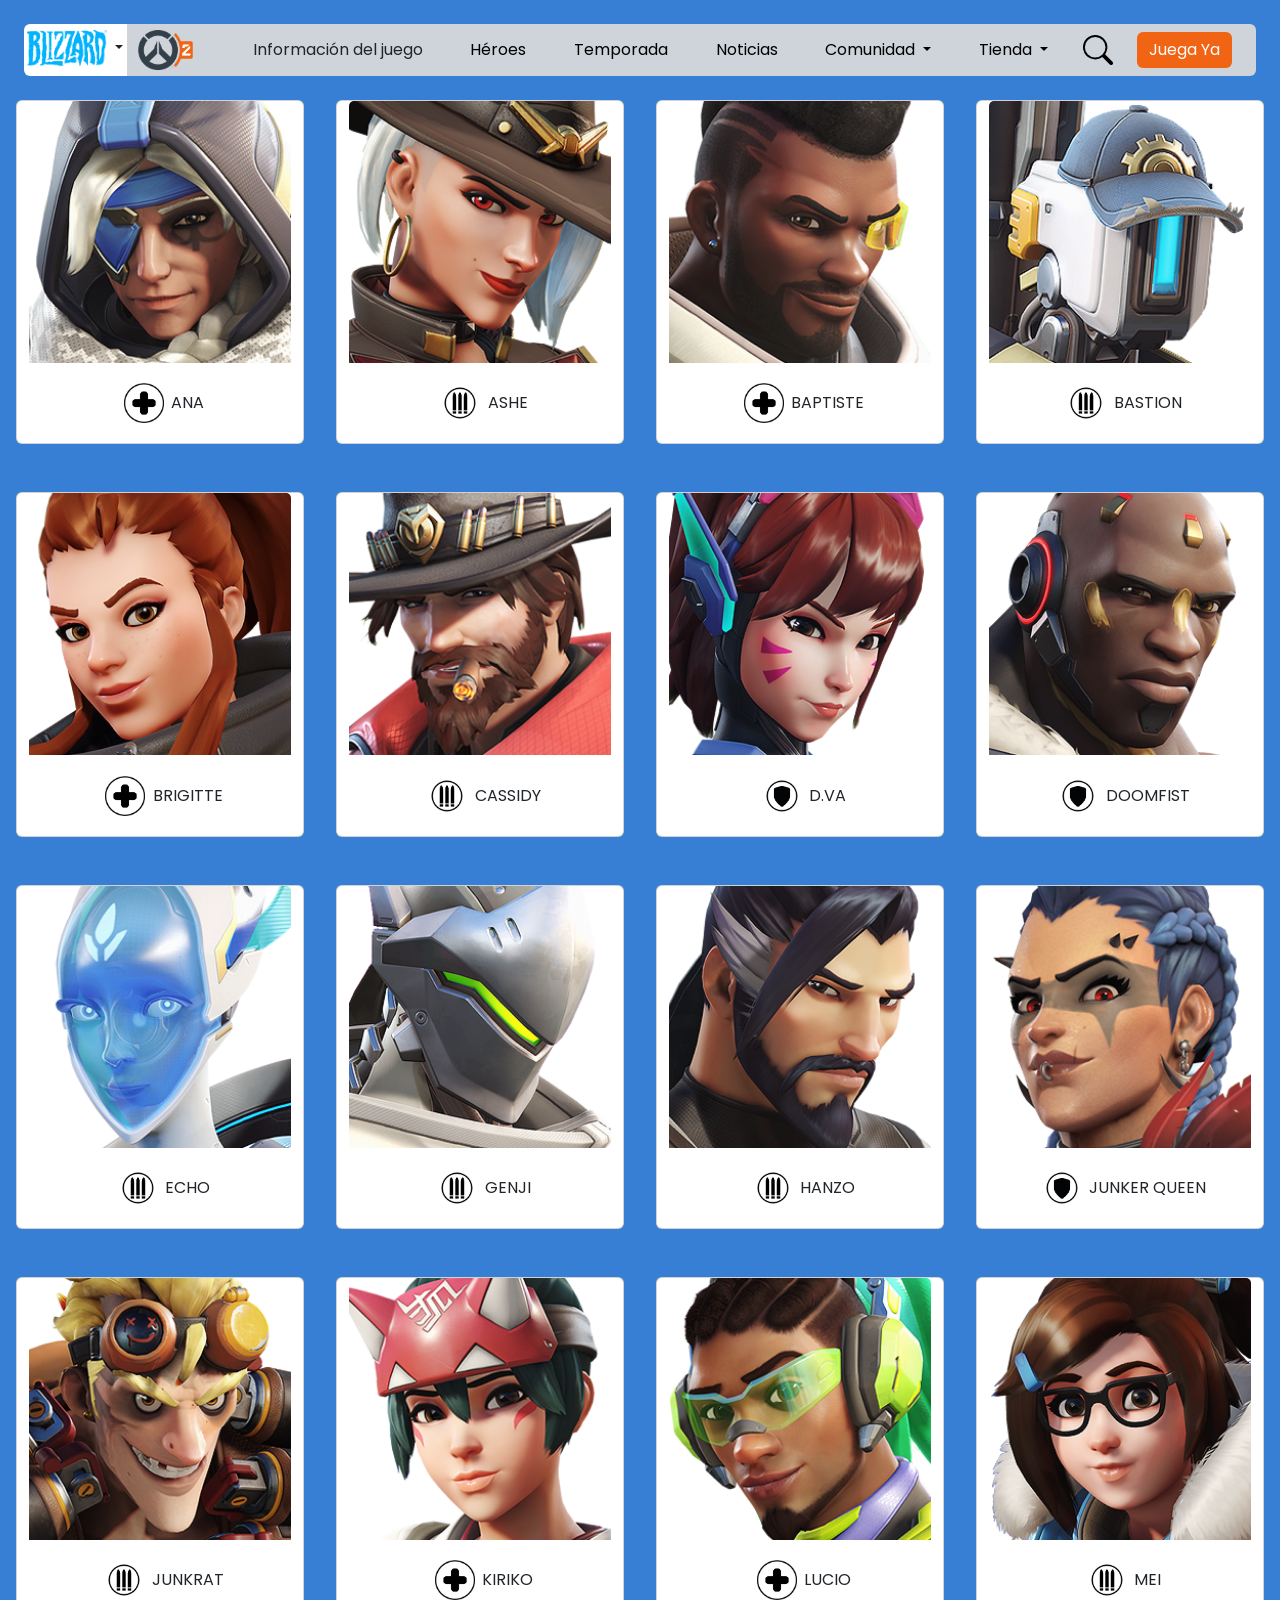
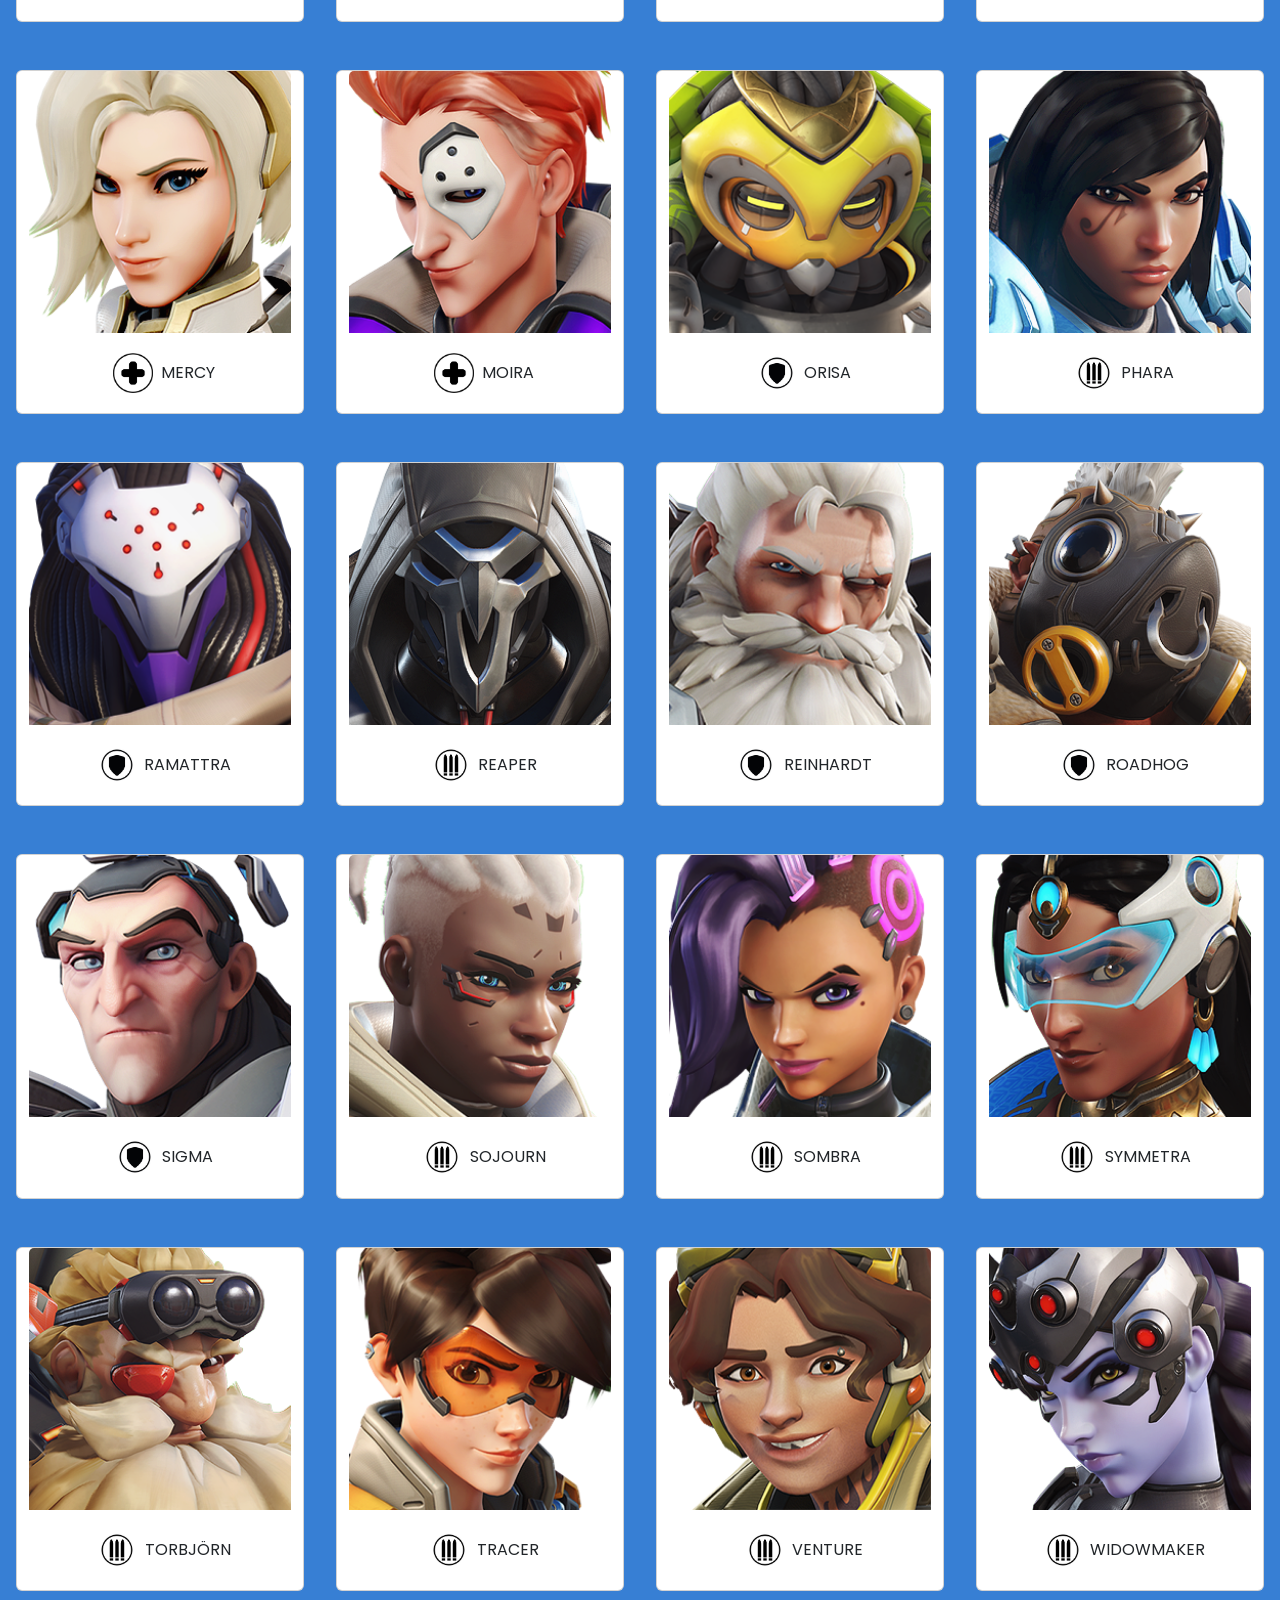
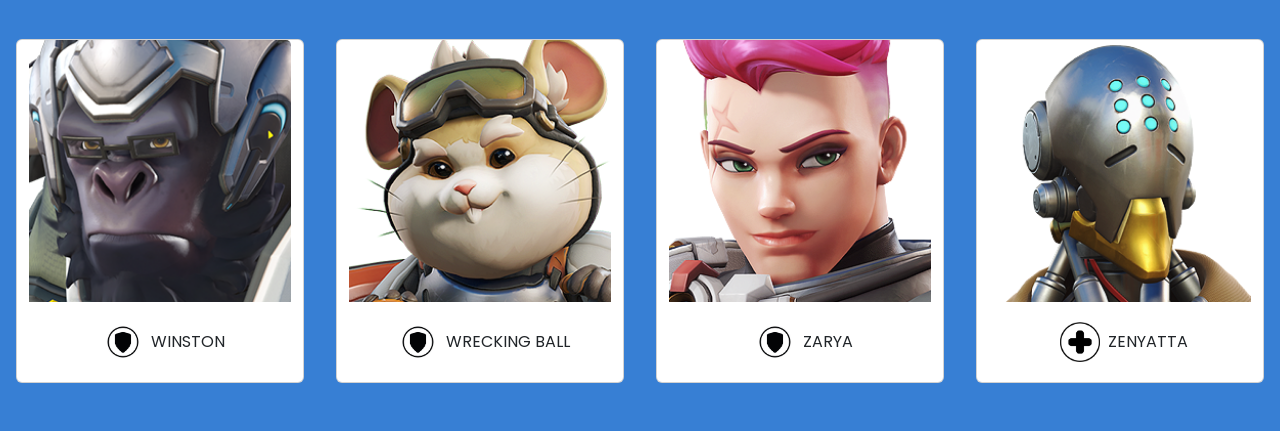
==== heroes.html @ be1a1f97 "Esqueleto inicial: estructura de carpetas y archivos base" ====
<!DOCTYPE html>
<html lang="es">
  <head>
    <meta charset="UTF-8" />
    <meta name="viewport" content="width=device-width, initial-scale=1.0" />
    <title>
      Proyecto BootStrap - Página Héroes - Álvaro Lebrón Guerra
    </title>
    <link rel="stylesheet" href="src/css/bootstrap.css" />
    <link rel="stylesheet" href="src/heroes.css" />
    <link
      rel="icon"
      href="Media/Overwatch_2_logo.svg(1).png"
      type="image/png"
      sizes="16x16"
    />
    <link rel="preconnect" href="https://fonts.googleapis.com" />
    <link rel="preconnect" href="https://fonts.gstatic.com" crossorigin />
    <link rel="preconnect" href="https://fonts.googleapis.com" />
    <link rel="preconnect" href="https://fonts.gstatic.com" crossorigin />
    <link
      href="https://fonts.googleapis.com/css2?family=Roboto:ital,wght@0,100;0,300;0,400;0,500;0,700;0,900;1,100;1,300;1,400;1,500;1,700;1,900&display=swap"
      rel="stylesheet"
    />
    <style>
      @import url("https://fonts.googleapis.com/css2?family=Poppins:ital,wght@0,500;0,700;1,700&display=swap");
    </style>
  </head>
  <body>
    <div class="container-fluid"> 
      <div class="menu m-4 rounded sticky-top">
        <header>
          <div class="row">
            <div
              class=" logo d-none col-lg-1 d-lg-flex justify-content-center bg-white rounded-start-2"
            >
              <div class="dropdown d-inline-block">
                <a
                  class="btn dropdown-toggle border-0"
                  href="#"
                  role="button"
                  data-bs-toggle="dropdown"
                  aria-expanded="false"
                >
                  <img
                    src="Media/Blizzard_Logo.png"
                    alt="Logo Blizzard"
                    class="logo1"
                  />
                </a>
                <ul class="dropdown-menu">
                  <li>
                    <a class="dropdown-item" href="https://www.blizzard.com/"
                      >Visita Blizzard.com</a
                    >
                  </li>
                  <li>
                    <a class="dropdown-item" href="https://www.blizzard.com/games"
                      >Todos los juegos</a
                    >
                  </li>
                </ul>
              </div>
            </div>
            <div
              class="nav col-12 col-lg-11 d-lg-flex justify-content-around align-items-center bg-dark-subtle rounded-end-2"
            >
              <div class="canva d-block justify-content-start d-lg-none">
                <button class="btn btn-secondary" type="button" data-bs-toggle="offcanvas" data-bs-target="#offcanvasWithBothOptions" aria-controls="offcanvasWithBothOptions"><svg xmlns="http://www.w3.org/2000/svg" width="25" height="25" fill="currentColor" class="bi bi-list" viewBox="0 0 16 16">
                  <path fill-rule="evenodd" d="M2.5 12a.5.5 0 0 1 .5-.5h10a.5.5 0 0 1 0 1H3a.5.5 0 0 1-.5-.5m0-4a.5.5 0 0 1 .5-.5h10a.5.5 0 0 1 0 1H3a.5.5 0 0 1-.5-.5m0-4a.5.5 0 0 1 .5-.5h10a.5.5 0 0 1 0 1H3a.5.5 0 0 1-.5-.5"/>
                </svg></button>

              <div class="canvabg offcanvas offcanvas-start" data-bs-scroll="true" tabindex="-1" id="offcanvasWithBothOptions" aria-labelledby="offcanvasWithBothOptionsLabel">
                <div class="offcanvas-header">
                  <button type="button" class="btn-close" data-bs-dismiss="offcanvas" aria-label="Close"></button>
                </div>
              <div class="offcanvas-header d-flex align-items-center justify-content-center">
                <a href="http://www.blizzard.com/"><img src="Media/Blizzard_Logo.png" alt="" width="100"></a>
              </div>
              <div class="offcanvas-header d-flex align-items-center justify-content-center">
                <a href="index.html"><img src="Media/ow_logo_breakpoint.avif" alt="" width="400"></a>
              </div>
              <div class="offcanvas-body">
                <div class="accordion" id="accordionPanelsStayOpen1">
                  <div class="accordion-item">
                    <h2 class="accordion-header">
                      <button class="accordion-button canvabg border-0 px-0" type="button" data-bs-toggle="collapse" data-bs-target="#panelsStayOpen-collapse1" aria-expanded="true" aria-controls="panelsStayOpen-collapseOne">
                        Información del juego
                      </button>
                    </h2>
                    <div id="panelsStayOpen-collapse1" class="accordion-collapse collapse canvabg">
                      <div class="accordion-body">
                        <div class="canvaenla"><a href="https://overwatch.blizzard.com/start" class="btn btn-link text-black text-decoration-none">Resumen</a></div>
                        <div class="canvaenla"><a href="https://overwatch.blizzard.com/media" class="btn btn-link text-black text-decoration-none">Multimedia</a></div>
                        <div class="canvaenla"><a href="https://overwatch.blizzard.com/news/patch-notes" class="btn btn-link text-black text-decoration-none">Notas del parche</a></div>
                      </div>
                    </div>
                  </div>
                </div>
                <div class="canvaenla"><a href="heroes.html" class="btn btn-link text-black text-decoration-none">Héroes</a></div>
                <div class="canvaenla"><a href="https://overwatch.blizzard.com/season" class="btn btn-link text-black text-decoration-none">Temporada</a></div>
                <div class="canvaenla"><a href="https://overwatch.blizzard.com/news" class="btn btn-link text-black text-decoration-none">Noticias</a></div>
                <!--  -->
                <div class="accordion" id="accordionPanelsStayOpen2">
                  <div class="accordion-item">
                    <h2 class="accordion-header">
                      <button class="accordion-button canvabg border-0 px-0" type="button" data-bs-toggle="collapse" data-bs-target="#panelsStayOpen-collapse2" aria-expanded="true" aria-controls="panelsStayOpen-collapseOne">
                        Comunidad
                      </button>
                    </h2>
                    <div id="panelsStayOpen-collapse2" class="accordion-collapse collapse canvabg">
                      <div class="accordion-body">
                        <div class="canvaenla"><a href="https://eu.forums.blizzard.com/es/overwatch/" class="btn btn-link text-black text-decoration-none">Foros</a></div>
                        <div class="canvaenla"><a href="https://overwatch.blizzard.com/search" class="btn btn-link text-black text-decoration-none">Perfiles de jugadores</a></div>
                        <div class="canvaenla"><a href="#" class="btn btn-link text-black text-decoration-none disabled">ESPORTS</a></div>
                        <div class="canvaenla"><a href="https://esports.overwatch.com/en-us/news/2024-owcs-emea-na-competitive-details" class="btn btn-link text-black text-decoration-none">Esports de Overwatch 2024 </a></div>
                      </div>
                    </div>
                  </div>
                </div>
                <!--  -->
                <div class="accordion" id="accordionPanelsStayOpen3">
                  <div class="accordion-item">
                    <h2 class="accordion-header">
                      <button class="accordion-button canvabg border-0 px-0" type="button" data-bs-toggle="collapse" data-bs-target="#panelsStayOpen-collapse3" aria-expanded="true" aria-controls="panelsStayOpen-collapseOne">
                        Tienda
                      </button>
                    </h2>
                    <div id="panelsStayOpen-collapse3" class="accordion-collapse collapse canvabg">
                      <div class="accordion-body">
                        <div class="canvaenla"><a href="https://gear.blizzard.com/collections/overwatch" class="btn btn-link text-black text-decoration-none">Tienda<svg
                          xmlns="http://www.w3.org/2000/svg"
                          width="13"
                          height="13"
                          fill="currentColor"
                          class="bi bi-arrow-up-right"
                          viewBox="0 0 16 16"
                        >
                          <path
                            fill-rule="evenodd"
                            d="M14 2.5a.5.5 0 0 0-.5-.5h-6a.5.5 0 0 0 0 1h4.793L2.146 13.146a.5.5 0 0 0 .708.708L13 3.707V8.5a.5.5 0 0 0 1 0z"
                          />
                        </svg></a></div>
                      </div>
                    </div>
                  </div>
                </div>
                <!--  -->
                <a class="juega2 btn mt-4 border-0 text-white py-3" href="https://download.battle.net/es-es?product=ow&blzcmp=ow_gamesite" role="button">Juega Ya</a>
              </div>
            </div>
              </div>
              <div class="logo_OW d-none d-lg-flex">
                <a href="index.html">
                  <img
                    src="Media/Overwatch_2_logo.svg(1).png"
                    alt="Logo Overwatch"
                    width="55px"
                  />
                                </div>
                </a>
              <div class="dropdown-center align-items-center">
                <button
                  class="fondo btn d-none d-lg-block bg-transparent text-dark border-0"
                  type="button"
                  data-bs-toggle="dropdown"
                  aria-expanded="false"
                >
                  Información del juego
                </button>
                <ul class="dropdown-menu">
                  <li><a class="dropdown-item" href="#">Resumen</a></li>
                  <li>
                    <a
                      class="dropdown-item"
                      href="https://overwatch.blizzard.com/media"
                      >Multimedia</a
                    >
                  </li>
                  <li>
                    <a
                      class="dropdown-item"
                      href="https://overwatch.blizzard.com/news/patch-notes"
                      >Notas del parche</a
                    >
                  </li>
                </ul>
              </div>
              <a
                class="fondo btn d-none d-lg-block bg-transparent text-black border-0"
                href="heroes.html"
                role="button"
                >Héroes</a
              >
              <a
                class="fondo btn d-none d-lg-block bg-transparent text-black border-0"
                href="https://overwatch.blizzard.com/es-es/season/"
                role="button"
                >Temporada</a
              >
              <a
                class="fondo btn d-none d-lg-block bg-transparent text-black border-0"
                href="https://overwatch.blizzard.com/es-es/news/"
                role="button"
                >Noticias</a
              >
              <div class="dropdown-center">
                <button
                  class="fondo btn d-none d-lg-block dropdown-toggle bg-transparent text-black border-0"
                  type="button"
                  data-bs-toggle="dropdown"
                  aria-expanded="false"
                >
                  Comunidad
                </button>
                <ul class="dropdown-menu">
                  <li>
                    <a
                      class="dropdown-item"
                      href="https://eu.forums.blizzard.com/es/overwatch/"
                      >Foros</a
                    >
                  </li>
                  <li>
                    <a
                      class="dropdown-item"
                      href="https://overwatch.blizzard.com/search"
                      >perfiles de jugadores</a
                    >
                  </li>
                  <li><a class="dropdown-item disabled" href="#">ESPORTS</a></li>
                  <li>
                    <a
                      class="dropdown-item"
                      href="https://esports.overwatch.com/en-us/news/2024-owcs-emea-na-competitive-details"
                      >Esports de Overwatch 2024</a
                    >
                  </li>
                </ul>
              </div>
              <div class="dropdown-center">
                <button
                  class="fondo btn d-none d-lg-block dropdown-toggle bg-transparent text-black border-0"
                  type="button"
                  data-bs-toggle="dropdown"
                  aria-expanded="false"
                >
                  Tienda
                </button>
                <ul class=" dropdown-menu">
                  <li>
                    <a
                      class="dropdown-item"
                      href="https://gear.blizzard.com/collections/overwatch"
                      >Tienda
                      <svg
                        xmlns="http://www.w3.org/2000/svg"
                        width="13"
                        height="13"
                        fill="currentColor"
                        class="bi bi-arrow-up-right"
                        viewBox="0 0 16 16"
                      >
                        <path
                          fill-rule="evenodd"
                          d="M14 2.5a.5.5 0 0 0-.5-.5h-6a.5.5 0 0 0 0 1h4.793L2.146 13.146a.5.5 0 0 0 .708.708L13 3.707V8.5a.5.5 0 0 0 1 0z"
                        />
                      </svg>
                    </a>
                  </li>
                </ul>
              </div>
              <a href="https://overwatch.blizzard.com/es-es/search/">
                <svg
                  xmlns="http://www.w3.org/2000/svg"
                  width="30"
                  height="30"
                  fill="currentColor"
                  class="bi bi-search text-black d-none d-lg-block"
                  viewBox="0 0 16 16"
                >
                  <path
                    d="M11.742 10.344a6.5 6.5 0 1 0-1.397 1.398h-.001q.044.06.098.115l3.85 3.85a1 1 0 0 0 1.415-1.414l-3.85-3.85a1 1 0 0 0-.115-.1zM12 6.5a5.5 5.5 0 1 1-11 0 5.5 5.5 0 0 1 11 0"
                  />
                </svg>
              </a>
              <a class="juega btn mt-2 mb-2 d-lg-flex border-0 text-white" href="https://download.battle.net/es-es?product=ow&blzcmp=ow_gamesite" role="button">Juega Ya</a>
            </div>
          </div>
                </div>
        </header>
      <main class="d-flex row justify-content-around">
          <div class="card mb-5" style="width: 18rem;">
            <a href="https://overwatch.blizzard.com/heroes/ana"><img src="Media/ana.jpg" class="card-img-top" alt="..."></a>
            <div class="card-body">
              <div class="texto_tarjeta d-flex justify-content-center align-items-center">
                <span class="bdg badge"><img src="Media/healer.png" alt=""></span>
                <span class="align-items-center">ANA</span>
               </div>
            </div>
          </div>
          <div class="card mb-5" style="width: 18rem;">
            <a href="https://overwatch.blizzard.com/heroes/ashe"><img src="Media/ashe.jpg" class="card-img-top" alt="..."></a>
            <div class="card-body">
              <div class="texto_tarjeta d-flex justify-content-center align-items-center">
                <span class="bdg badge"><img src="Media/dps.png" alt=""></span>
                <span class="align-items-center">ASHE</span>
               </div>
            </div>
          </div>
          <div class="card mb-5" style="width: 18rem;">
            <a href="https://overwatch.blizzard.com/heroes/baptiste"><img src="Media/Baptsite.jpg" class="card-img-top" alt="..."></a>
            <div class="card-body">
              <div class="texto_tarjeta d-flex justify-content-center align-items-center">
                <span class="bdg badge"><img src="Media/healer.png" alt=""></span>
                <span class="align-items-center">BAPTISTE</span>
               </div>
            </div>
          </div>
          <div class="card mb-5" style="width: 18rem;">
            <a href="https://overwatch.blizzard.com/heroes/bastion"><img src="Media/bastion.jpg" class="card-img-top" alt="..."></a>
            <div class="card-body">
              <div class="texto_tarjeta d-flex justify-content-center align-items-center">
                <span class="bdg badge"><img src="Media/dps.png" alt=""></span>
                <span class="align-items-center">BASTION</span>
               </div>
            </div>
          </div>
          <div class="card mb-5" style="width: 18rem;">
            <a href="https://overwatch.blizzard.com/heroes/brigitte"><img src="Media/brig.jpg" class="card-img-top" alt="..."></a>
            <div class="card-body">
              <div class="texto_tarjeta d-flex justify-content-center align-items-center">
                <span class="bdg badge"><img src="Media/healer.png" alt=""></span>
                <span class="align-items-center">BRIGITTE</span>
               </div>
            </div>
          </div>
          <div class="card mb-5" style="width: 18rem;">
            <a href="https://overwatch.blizzard.com/heroes/cassidy"><img src="Media/cass.jpg" class="card-img-top" alt="..."></a>
            <div class="card-body">
              <div class="texto_tarjeta d-flex justify-content-center align-items-center">
                <span class="bdg badge"><img src="Media/dps.png" alt=""></span>
                <span class="align-items-center">CASSIDY</span>
               </div>
            </div>
          </div>
          <div class="card mb-5" style="width: 18rem;">
            <a href="https://overwatch.blizzard.com/heroes/dva"><img src="Media/dva.jpg" class="card-img-top" alt="..."></a>
            <div class="card-body">
              <div class="texto_tarjeta d-flex justify-content-center align-items-center">
                <span class="bdg badge"><img src="Media/tank.png" alt=""></span>
                <span class="align-items-center">D.VA</span>
               </div>
            </div>
          </div>
          <div class="card mb-5" style="width: 18rem;">
            <a href="https://overwatch.blizzard.com/heroes/doomfist"><img src="Media/doom.jpg" class="card-img-top" alt="..."></a>
            <div class="card-body">
              <div class="texto_tarjeta d-flex justify-content-center align-items-center">
                <span class="bdg badge"><img src="Media/tank.png" alt=""></span>
                <span class="align-items-center">DOOMFIST</span>
               </div>
            </div>
          </div>
          <div class="card mb-5" style="width: 18rem;">
            <a href="https://overwatch.blizzard.com/heroes/echo"><img src="Media/echo.jpg" class="card-img-top" alt="..."></a>
            <div class="card-body">
              <div class="texto_tarjeta d-flex justify-content-center align-items-center">
                <span class="bdg badge"><img src="Media/dps.png" alt=""></span>
                <span class="align-items-center">ECHO</span>
               </div>
            </div>
          </div>
          <div class="card mb-5" style="width: 18rem;">
            <a href="https://overwatch.blizzard.com/heroes/genji"><img src="Media/genji.jpg" class="card-img-top" alt="..."></a>
            <div class="card-body">
              <div class="texto_tarjeta d-flex justify-content-center align-items-center">
                <span class="bdg badge"><img src="Media/dps.png" alt=""></span>
                <span class="align-items-center">GENJI</span>
               </div>
            </div>
          </div>
          <div class="card mb-5" style="width: 18rem;">
            <a href="https://overwatch.blizzard.com/heroes/hanzo"><img src="Media/hanzo.jpg" class="card-img-top" alt="..."></a>
            <div class="card-body">
              <div class="texto_tarjeta d-flex justify-content-center align-items-center">
                <span class="bdg badge"><img src="Media/dps.png" alt=""></span>
                <span class="align-items-center">HANZO</span>
               </div>
            </div>
          </div>
          <div class="card mb-5" style="width: 18rem;">
            <a href="https://overwatch.blizzard.com/heroes/junker-queen"><img src="Media/junker.jpg" class="card-img-top" alt="..."></a>
            <div class="card-body">
              <div class="texto_tarjeta d-flex justify-content-center align-items-center">
                <span class="bdg badge"><img src="Media/tank.png" alt=""></span>
                <span class="align-items-center">JUNKER QUEEN</span>
               </div>
            </div>
          </div>
          <div class="card mb-5" style="width: 18rem;">
            <a href="https://overwatch.blizzard.com/heroes/junkrat"><img src="Media/junkrat.jpg" class="card-img-top" alt="..."></a>
            <div class="card-body">
              <div class="texto_tarjeta d-flex justify-content-center align-items-center">
                <span class="bdg badge"><img src="Media/dps.png" alt=""></span>
                <span class="align-items-center">JUNKRAT</span>
               </div>
            </div>
          </div>
          <div class="card mb-5" style="width: 18rem;">
            <a href="https://overwatch.blizzard.com/heroes/kiriko"><img src="Media/kiriko.jpg" class="card-img-top" alt="..."></a>
            <div class="card-body">
              <div class="texto_tarjeta d-flex justify-content-center align-items-center">
                <span class="bdg badge"><img src="Media/healer.png" alt=""></span>
                <span class="align-items-center">KIRIKO</span>
               </div>
            </div>
          </div>
          <div class="card mb-5" style="width: 18rem;">
            <a href="https://overwatch.blizzard.com/heroes/lucio"><img src="Media/lucio.jpg" class="card-img-top" alt="..."></a>
            <div class="card-body">
              <div class="texto_tarjeta d-flex justify-content-center align-items-center">
                <span class="bdg badge"><img src="Media/healer.png" alt=""></span>
                <span class="align-items-center">LUCIO</span>
               </div>
            </div>
          </div>
          <div class="card mb-5" style="width: 18rem;">
            <a href="https://overwatch.blizzard.com/heroes/mei"><img src="Media/mei.jpg" class="card-img-top" alt="..."></a>
            <div class="card-body">
              <div class="texto_tarjeta d-flex justify-content-center align-items-center">
                <span class="bdg badge"><img src="Media/dps.png" alt=""></span>
                <span class="align-items-center">MEI</span>
               </div>
            </div>
          </div>
          <div class="card mb-5" style="width: 18rem;">
            <a href="https://overwatch.blizzard.com/heroes/mercy"><img src="Media/mercy.jpg" class="card-img-top" alt="..."></a>
            <div class="card-body">
              <div class="texto_tarjeta d-flex justify-content-center align-items-center">
                <span class="bdg badge"><img src="Media/healer.png" alt=""></span>
                <span class="align-items-center">MERCY</span>
               </div>
            </div>
          </div>
          <div class="card mb-5" style="width: 18rem;">
            <a href="https://overwatch.blizzard.com/heroes/moira"><img src="Media/moira.jpg" class="card-img-top" alt="..."></a>
            <div class="card-body">
              <div class="texto_tarjeta d-flex justify-content-center align-items-center">
                <span class="bdg badge"><img src="Media/healer.png" alt=""></span>
                <span class="align-items-center">MOIRA</span>
               </div>
            </div>
          </div>
          <div class="card mb-5" style="width: 18rem;">
            <a href="https://overwatch.blizzard.com/heroes/orisa"><img src="Media/orisa.jpg" class="card-img-top" alt="..."></a>
            <div class="card-body">
              <div class="texto_tarjeta d-flex justify-content-center align-items-center">
                <span class="bdg badge"><img src="Media/tank.png" alt=""></span>
                <span class="align-items-center">ORISA</span>
               </div>
            </div>
          </div>
          <div class="card mb-5" style="width: 18rem;">
            <a href="https://overwatch.blizzard.com/heroes/pharah"><img src="Media/phara.jpg" class="card-img-top" alt="..."></a>
            <div class="card-body">
              <div class="texto_tarjeta d-flex justify-content-center align-items-center">
                <span class="bdg badge"><img src="Media/dps.png" alt=""></span>
                <span class="align-items-center">PHARA</span>
               </div>
            </div>
          </div>
          <div class="card mb-5" style="width: 18rem;">
            <a href="https://overwatch.blizzard.com/heroes/ramattra"><img src="Media/ram.jpg" class="card-img-top" alt="..."></a>
            <div class="card-body">
              <div class="texto_tarjeta d-flex justify-content-center align-items-center">
                <span class="bdg badge"><img src="Media/tank.png" alt=""></span>
                <span class="align-items-center">RAMATTRA</span>
               </div>
            </div>
          </div>
          <div class="card mb-5" style="width: 18rem;">
            <a href="https://overwatch.blizzard.com/heroes/reaper"><img src="Media/reaper.jpg" class="card-img-top" alt="..."></a>
            <div class="card-body">
              <div class="texto_tarjeta d-flex justify-content-center align-items-center">
                <span class="bdg badge"><img src="Media/dps.png" alt=""></span>
                <span class="align-items-center">REAPER</span>
               </div>
            </div>
          </div>
          <div class="card mb-5" style="width: 18rem;">
            <a href="https://overwatch.blizzard.com/heroes/reinhardt"><img src="Media/rein.jpg" class="card-img-top" alt="..."></a>
            <div class="card-body">
              <div class="texto_tarjeta d-flex justify-content-center align-items-center">
                <span class="bdg badge"><img src="Media/tank.png" alt=""></span>
                <span class="align-items-center">REINHARDT</span>
               </div>
            </div>
          </div>
          <div class="card mb-5" style="width: 18rem;">
            <a href="https://overwatch.blizzard.com/heroes/roadhog"><img src="Media/road.jpg" class="card-img-top" alt="..."></a>
            <div class="card-body">
              <div class="texto_tarjeta d-flex justify-content-center align-items-center">
                <span class="bdg badge"><img src="Media/tank.png" alt=""></span>
                <span class="align-items-center">ROADHOG</span>
               </div>
            </div>
          </div>
          <div class="card mb-5" style="width: 18rem;">
            <a href="https://overwatch.blizzard.com/heroes/sigma"><img src="Media/sigma.jpg" class="card-img-top" alt="..."></a>
            <div class="card-body">
              <div class="texto_tarjeta d-flex justify-content-center align-items-center">
                <span class="bdg badge"><img src="Media/tank.png" alt=""></span>
                <span class="align-items-center">SIGMA</span>
               </div>
            </div>
          </div>
          <div class="card mb-5" style="width: 18rem;">
            <a href="https://overwatch.blizzard.com/heroes/sojourn"><img src="Media/soj.jpg" class="card-img-top" alt="..."></a>
            <div class="card-body">
              <div class="texto_tarjeta d-flex justify-content-center align-items-center">
                <span class="bdg badge"><img src="Media/dps.png" alt=""></span>
                <span class="align-items-center">SOJOURN</span>
               </div>
            </div>
          </div>
          <div class="card mb-5" style="width: 18rem;">
            <a href="https://overwatch.blizzard.com/heroes/sombra"><img src="Media/sombra.jpg" class="card-img-top" alt="..."></a>
            <div class="card-body">
              <div class="texto_tarjeta d-flex justify-content-center align-items-center">
                <span class="bdg badge"><img src="Media/dps.png" alt=""></span>
                <span class="align-items-center">SOMBRA</span>
               </div>
            </div>
          </div>
          <div class="card mb-5" style="width: 18rem;">
            <a href="https://overwatch.blizzard.com/heroes/symmetra"><img src="Media/symm.jpg" class="card-img-top" alt="..."></a>
            <div class="card-body">
              <div class="texto_tarjeta d-flex justify-content-center align-items-center">
                <span class="bdg badge"><img src="Media/dps.png" alt=""></span>
                <span class="align-items-center">SYMMETRA</span>
               </div>
            </div>
          </div>
          <div class="card mb-5" style="width: 18rem;">
            <a href="https://overwatch.blizzard.com/heroes/torbjorn"><img src="Media/torb.jpg" class="card-img-top" alt="..."></a>
            <div class="card-body">
              <div class="texto_tarjeta d-flex justify-content-center align-items-center">
                <span class="bdg badge"><img src="Media/dps.png" alt=""></span>
                <span class="align-items-center">TORBJÖRN</span>
               </div>
            </div>
          </div>
          <div class="card mb-5" style="width: 18rem;">
            <a href="https://overwatch.blizzard.com/heroes/tracer"><img src="Media/tracer.jpg" class="card-img-top" alt="..."></a>
            <div class="card-body">
              <div class="texto_tarjeta d-flex justify-content-center align-items-center">
                <span class="bdg badge"><img src="Media/dps.png" alt=""></span>
                <span class="align-items-center">TRACER</span>
               </div>
            </div>
          </div>
          <div class="card mb-5" style="width: 18rem;">
            <a href="https://overwatch.blizzard.com/heroes/venture"><img src="Media/venture.png" class="card-img-top" alt="..."></a>
            <div class="card-body">
              <div class="texto_tarjeta d-flex justify-content-center align-items-center">
                <span class="bdg badge"><img src="Media/dps.png" alt=""></span>
                <span class="align-items-center">VENTURE</span>
               </div>
            </div>
          </div>
          <div class="card mb-5" style="width: 18rem;">
            <a href="https://overwatch.blizzard.com/heroes/widowmaker"><img src="Media/widow.jpg" class="card-img-top" alt="..."></a>
            <div class="card-body">
              <div class="texto_tarjeta d-flex justify-content-center align-items-center">
                <span class="bdg badge"><img src="Media/dps.png" alt=""></span>
                <span class="align-items-center">WIDOWMAKER</span>
               </div>
            </div>
          </div>
          <div class="card mb-5" style="width: 18rem;">
            <a href="https://overwatch.blizzard.com/heroes/winston"><img src="Media/winston.jpg" class="card-img-top" alt="..."></a>
            <div class="card-body">
              <div class="texto_tarjeta d-flex justify-content-center align-items-center">
                <span class="bdg badge"><img src="Media/tank.png" alt=""></span>
                <span class="align-items-center">WINSTON</span>
               </div>
            </div>
          </div>
          <div class="card mb-5" style="width: 18rem;">
            <a href="https://overwatch.blizzard.com/heroes/wrecking-ball"><img src="Media/ww.jpg" class="card-img-top" alt="..."></a>
            <div class="card-body">
              <div class="texto_tarjeta d-flex justify-content-center align-items-center">
                <span class="bdg badge"><img src="Media/tank.png" alt=""></span>
                <span class="align-items-center">WRECKING BALL</span>
               </div>
            </div>
          </div>
          <div class="card mb-5" style="width: 18rem;">
            <a href="https://overwatch.blizzard.com/heroes/zarya"><img src="Media/zarya.jpg" class="card-img-top" alt="..."></a>
            <div class="card-body">
              <div class="texto_tarjeta d-flex justify-content-center align-items-center">
                <span class="bdg badge"><img src="Media/tank.png" alt=""></span>
                <span class="align-items-center">ZARYA</span>
               </div>
            </div>
          </div>
          <div class="card mb-5" style="width: 18rem;">
            <a href="https://overwatch.blizzard.com/heroes/zenyatta"><img src="Media/zen.jpg" class="card-img-top" alt="..."></a>
            <div class="card-body">
              <div class="texto_tarjeta d-flex justify-content-center align-items-center">
                <span class="bdg badge"><img src="Media/healer.png" alt=""></span>
                <span class="align-items-center">ZENYATTA</span>
               </div>
            </div>
        </div>
      </main>
      </body>
    </div>
  <script src="src/js/bootstrap.bundle.js"></script>
</html>
---- src/heroes.css ----
*{
    margin: 0;
    padding: 0;
    box-sizing: border-box;
}

.container{
    width: 90%;
}



.logo1{
    width:5em;
}

.menu{
    background-color: transparent;
    border-radius: 40px;
}

.poppins-bold {
    font-family: "Poppins", sans-serif;
    font-weight: 700;
    font-style: normal;
  }
  
  .poppins-bold-italic {
    font-family: "Poppins", sans-serif;
    font-weight: 700;
    font-style: italic;
  }
  
  .poppins-medium {
    font-family: "Poppins", sans-serif;
    font-weight: 500;
    font-style: normal;
  }
  

body{
    font-family: "Poppins" !important;
}


.juega{
    background-color: #F06414 !important;
}

.fondo:hover{
    background-color: #C5C4C9 !important;
}


.juega:hover{
    background-color: #f39e58 !important;
}
  
body{
    background-color: #377FD4;
}

.bdg img {
    width: 40px;
    height: auto;
  }

  .juega2{
    background-color: #F06414 !important;
    width: 100%;
}

.fondo:hover{
    background-color: #C5C4C9 !important;
}


.juega:hover{
    background-color: #f39e58 !important;
}

.canvabg{
    background-color: #EBEFF4;
}

.canvaenla:hover{
    background-color: #DFE3E8 !important;
}

a.btn.btn-link {
    padding-left: 0 !important;
  }  

  .card {
    transition: transform 0.3s ease-out;
}

.card:hover {
    transform: scale(1.1);
}
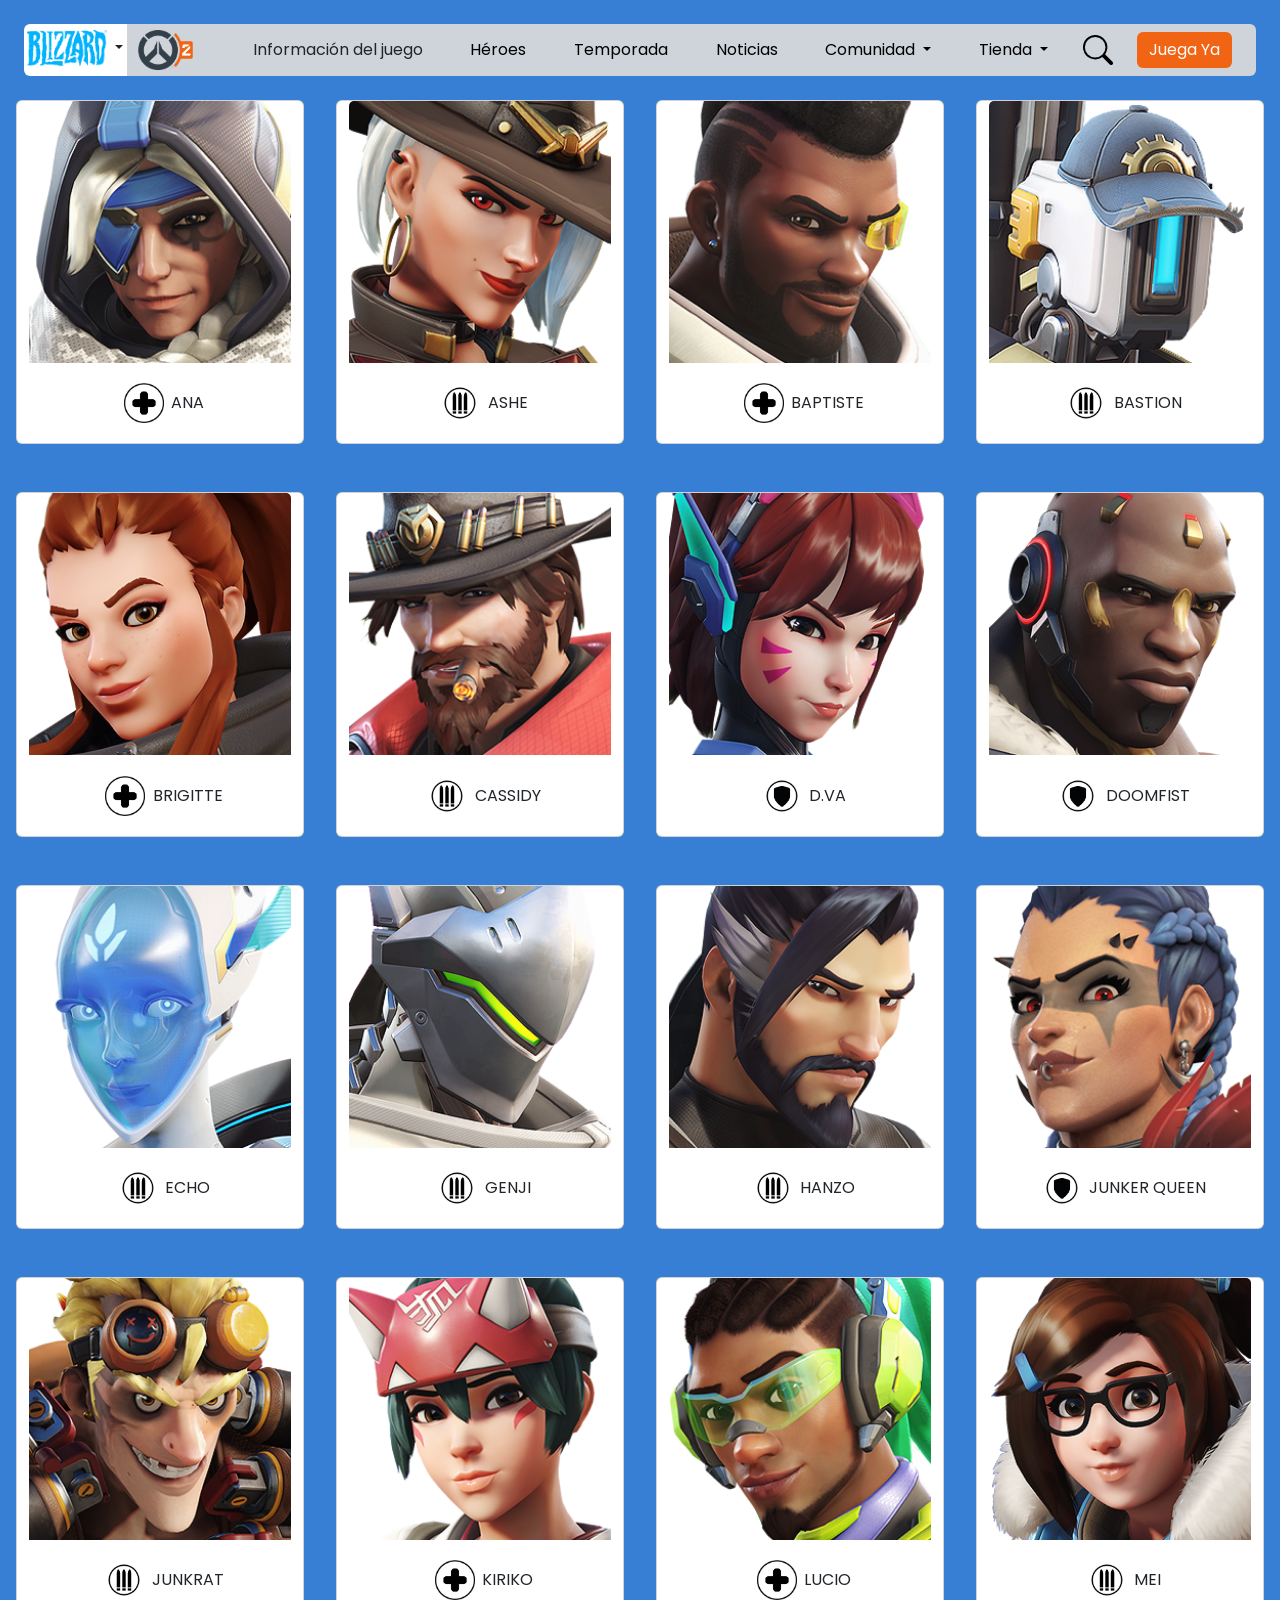
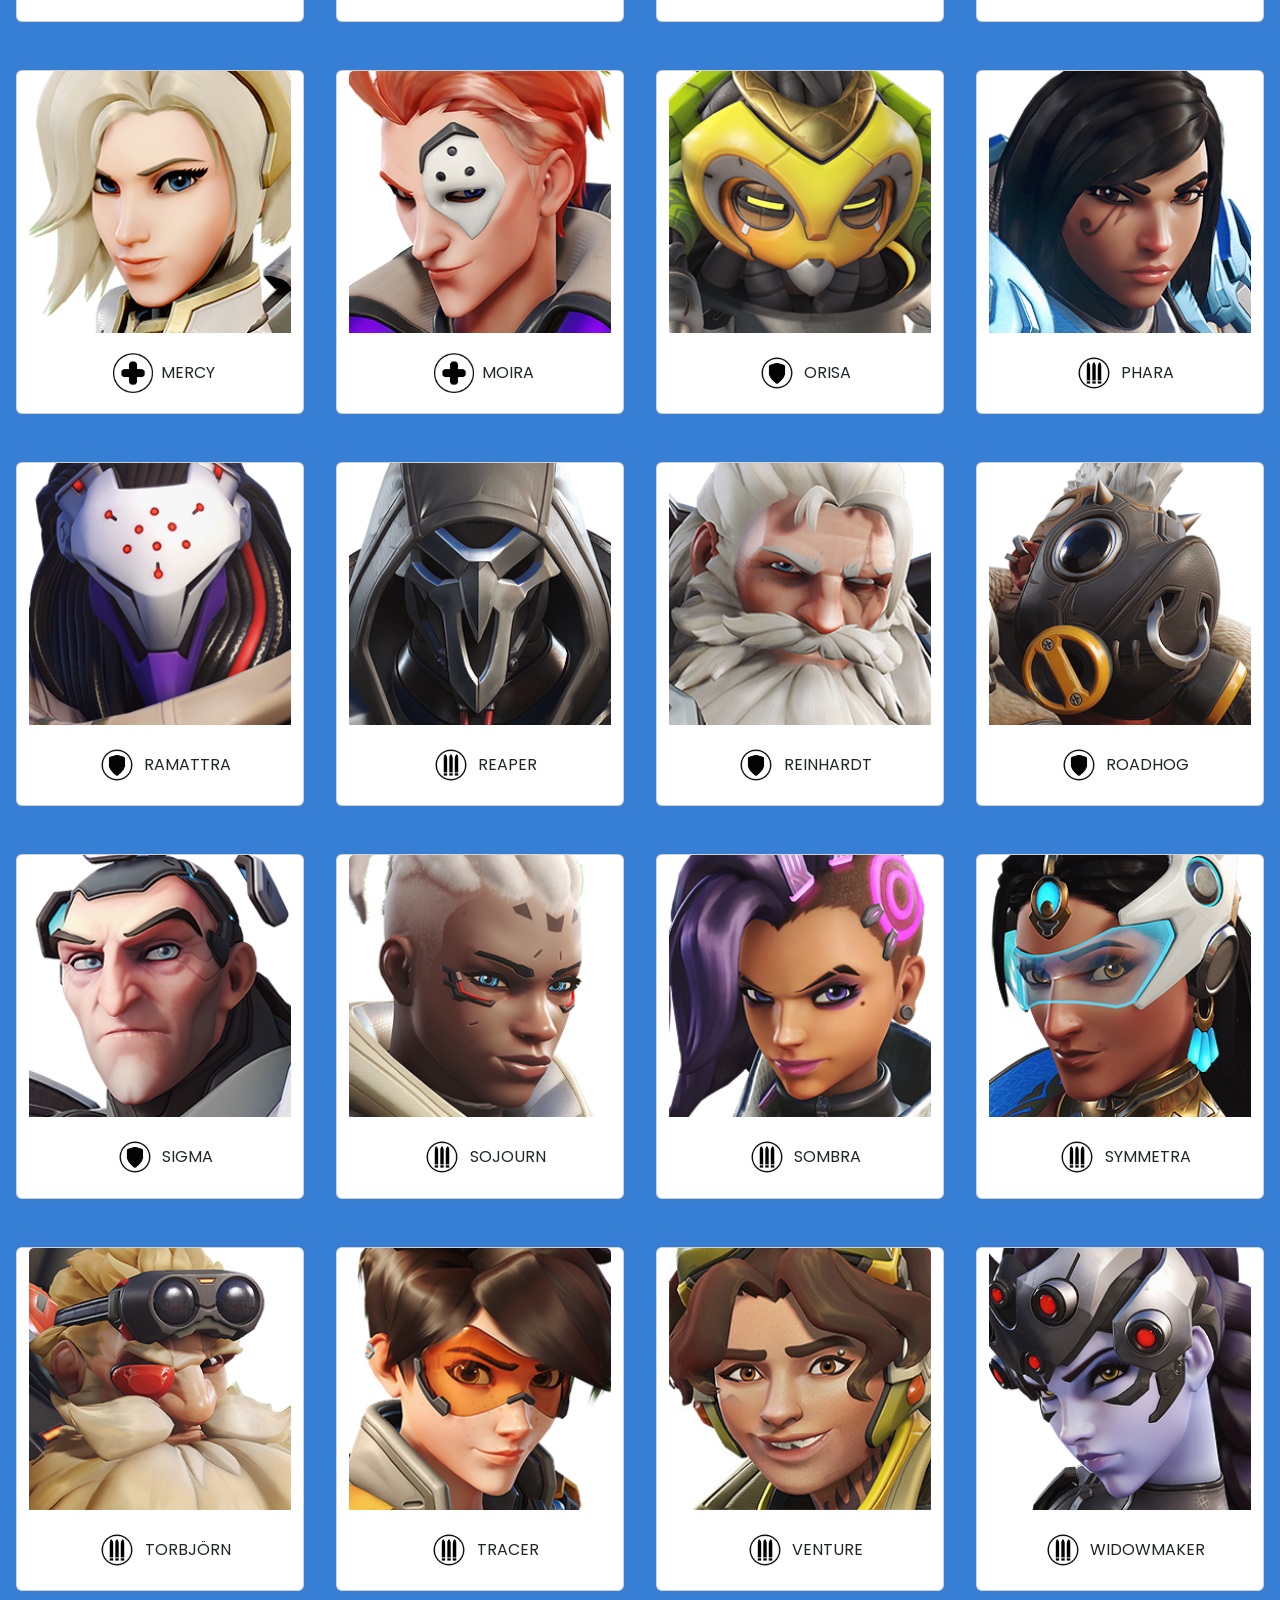
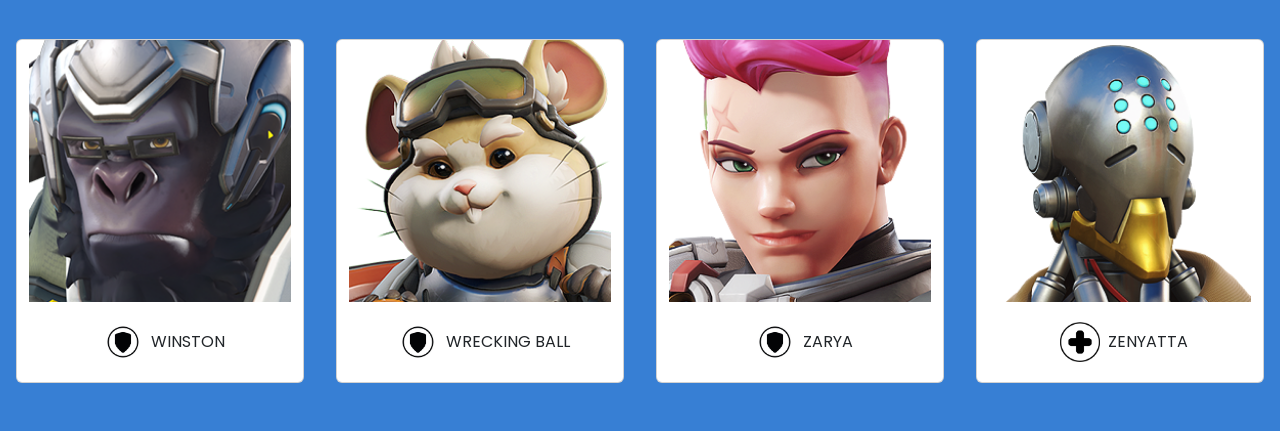
==== commit c4d8c108: "Cambiamos rutas de las imágenes por cambio de nombres de archivos" ====
--- a/heroes.html
+++ b/heroes.html
@@ -78,7 +78,7 @@
                 <a href="http://www.blizzard.com/"><img src="Media/Blizzard_Logo.png" alt="" width="100"></a>
               </div>
               <div class="offcanvas-header d-flex align-items-center justify-content-center">
-                <a href="index.html"><img src="Media/ow_logo_breakpoint.avif" alt="" width="400"></a>
+                <a href="index.php"><img src="Media/ow_logo_breakpoint.avif" alt="" width="400"></a>
               </div>
               <div class="offcanvas-body">
                 <div class="accordion" id="accordionPanelsStayOpen1">
@@ -151,7 +151,7 @@
             </div>
               </div>
               <div class="logo_OW d-none d-lg-flex">
-                <a href="index.html">
+                <a href="index.php">
                   <img
                     src="Media/Overwatch_2_logo.svg(1).png"
                     alt="Logo Overwatch"
@@ -309,7 +309,7 @@
             </div>
           </div>
           <div class="card mb-5" style="width: 18rem;">
-            <a href="https://overwatch.blizzard.com/heroes/baptiste"><img src="Media/Baptsite.jpg" class="card-img-top" alt="..."></a>
+            <a href="https://overwatch.blizzard.com/heroes/baptiste"><img src="Media/Baptiste.jpg" class="card-img-top" alt="..."></a>
             <div class="card-body">
               <div class="texto_tarjeta d-flex justify-content-center align-items-center">
                 <span class="bdg badge"><img src="Media/healer.png" alt=""></span>
@@ -327,7 +327,7 @@
             </div>
           </div>
           <div class="card mb-5" style="width: 18rem;">
-            <a href="https://overwatch.blizzard.com/heroes/brigitte"><img src="Media/brig.jpg" class="card-img-top" alt="..."></a>
+            <a href="https://overwatch.blizzard.com/heroes/brigitte"><img src="Media/brigitte.jpg" class="card-img-top" alt="..."></a>
             <div class="card-body">
               <div class="texto_tarjeta d-flex justify-content-center align-items-center">
                 <span class="bdg badge"><img src="Media/healer.png" alt=""></span>
@@ -336,7 +336,7 @@
             </div>
           </div>
           <div class="card mb-5" style="width: 18rem;">
-            <a href="https://overwatch.blizzard.com/heroes/cassidy"><img src="Media/cass.jpg" class="card-img-top" alt="..."></a>
+            <a href="https://overwatch.blizzard.com/heroes/cassidy"><img src="Media/cassidy.jpg" class="card-img-top" alt="..."></a>
             <div class="card-body">
               <div class="texto_tarjeta d-flex justify-content-center align-items-center">
                 <span class="bdg badge"><img src="Media/dps.png" alt=""></span>
@@ -345,7 +345,7 @@
             </div>
           </div>
           <div class="card mb-5" style="width: 18rem;">
-            <a href="https://overwatch.blizzard.com/heroes/dva"><img src="Media/dva.jpg" class="card-img-top" alt="..."></a>
+            <a href="https://overwatch.blizzard.com/heroes/dva"><img src="Media/d.va.jpg" class="card-img-top" alt="..."></a>
             <div class="card-body">
               <div class="texto_tarjeta d-flex justify-content-center align-items-center">
                 <span class="bdg badge"><img src="Media/tank.png" alt=""></span>
@@ -354,7 +354,7 @@
             </div>
           </div>
           <div class="card mb-5" style="width: 18rem;">
-            <a href="https://overwatch.blizzard.com/heroes/doomfist"><img src="Media/doom.jpg" class="card-img-top" alt="..."></a>
+            <a href="https://overwatch.blizzard.com/heroes/doomfist"><img src="Media/doomfist.jpg" class="card-img-top" alt="..."></a>
             <div class="card-body">
               <div class="texto_tarjeta d-flex justify-content-center align-items-center">
                 <span class="bdg badge"><img src="Media/tank.png" alt=""></span>
@@ -390,7 +390,7 @@
             </div>
           </div>
           <div class="card mb-5" style="width: 18rem;">
-            <a href="https://overwatch.blizzard.com/heroes/junker-queen"><img src="Media/junker.jpg" class="card-img-top" alt="..."></a>
+            <a href="https://overwatch.blizzard.com/heroes/junker-queen"><img src="Media/junker_queen.jpg" class="card-img-top" alt="..."></a>
             <div class="card-body">
               <div class="texto_tarjeta d-flex justify-content-center align-items-center">
                 <span class="bdg badge"><img src="Media/tank.png" alt=""></span>
@@ -462,7 +462,7 @@
             </div>
           </div>
           <div class="card mb-5" style="width: 18rem;">
-            <a href="https://overwatch.blizzard.com/heroes/pharah"><img src="Media/phara.jpg" class="card-img-top" alt="..."></a>
+            <a href="https://overwatch.blizzard.com/heroes/pharah"><img src="Media/pharah.jpg" class="card-img-top" alt="..."></a>
             <div class="card-body">
               <div class="texto_tarjeta d-flex justify-content-center align-items-center">
                 <span class="bdg badge"><img src="Media/dps.png" alt=""></span>
@@ -471,7 +471,7 @@
             </div>
           </div>
           <div class="card mb-5" style="width: 18rem;">
-            <a href="https://overwatch.blizzard.com/heroes/ramattra"><img src="Media/ram.jpg" class="card-img-top" alt="..."></a>
+            <a href="https://overwatch.blizzard.com/heroes/ramattra"><img src="Media/ramattra.jpg" class="card-img-top" alt="..."></a>
             <div class="card-body">
               <div class="texto_tarjeta d-flex justify-content-center align-items-center">
                 <span class="bdg badge"><img src="Media/tank.png" alt=""></span>
@@ -489,7 +489,7 @@
             </div>
           </div>
           <div class="card mb-5" style="width: 18rem;">
-            <a href="https://overwatch.blizzard.com/heroes/reinhardt"><img src="Media/rein.jpg" class="card-img-top" alt="..."></a>
+            <a href="https://overwatch.blizzard.com/heroes/reinhardt"><img src="Media/reinhardt.jpg" class="card-img-top" alt="..."></a>
             <div class="card-body">
               <div class="texto_tarjeta d-flex justify-content-center align-items-center">
                 <span class="bdg badge"><img src="Media/tank.png" alt=""></span>
@@ -498,7 +498,7 @@
             </div>
           </div>
           <div class="card mb-5" style="width: 18rem;">
-            <a href="https://overwatch.blizzard.com/heroes/roadhog"><img src="Media/road.jpg" class="card-img-top" alt="..."></a>
+            <a href="https://overwatch.blizzard.com/heroes/roadhog"><img src="Media/roadhog.jpg" class="card-img-top" alt="..."></a>
             <div class="card-body">
               <div class="texto_tarjeta d-flex justify-content-center align-items-center">
                 <span class="bdg badge"><img src="Media/tank.png" alt=""></span>
@@ -516,7 +516,7 @@
             </div>
           </div>
           <div class="card mb-5" style="width: 18rem;">
-            <a href="https://overwatch.blizzard.com/heroes/sojourn"><img src="Media/soj.jpg" class="card-img-top" alt="..."></a>
+            <a href="https://overwatch.blizzard.com/heroes/sojourn"><img src="Media/sojourn.jpg" class="card-img-top" alt="..."></a>
             <div class="card-body">
               <div class="texto_tarjeta d-flex justify-content-center align-items-center">
                 <span class="bdg badge"><img src="Media/dps.png" alt=""></span>
@@ -534,7 +534,7 @@
             </div>
           </div>
           <div class="card mb-5" style="width: 18rem;">
-            <a href="https://overwatch.blizzard.com/heroes/symmetra"><img src="Media/symm.jpg" class="card-img-top" alt="..."></a>
+            <a href="https://overwatch.blizzard.com/heroes/symmetra"><img src="Media/symmetra.jpg" class="card-img-top" alt="..."></a>
             <div class="card-body">
               <div class="texto_tarjeta d-flex justify-content-center align-items-center">
                 <span class="bdg badge"><img src="Media/dps.png" alt=""></span>
@@ -543,7 +543,7 @@
             </div>
           </div>
           <div class="card mb-5" style="width: 18rem;">
-            <a href="https://overwatch.blizzard.com/heroes/torbjorn"><img src="Media/torb.jpg" class="card-img-top" alt="..."></a>
+            <a href="https://overwatch.blizzard.com/heroes/torbjorn"><img src="Media/torbjorn.jpg" class="card-img-top" alt="..."></a>
             <div class="card-body">
               <div class="texto_tarjeta d-flex justify-content-center align-items-center">
                 <span class="bdg badge"><img src="Media/dps.png" alt=""></span>
@@ -561,7 +561,7 @@
             </div>
           </div>
           <div class="card mb-5" style="width: 18rem;">
-            <a href="https://overwatch.blizzard.com/heroes/venture"><img src="Media/venture.png" class="card-img-top" alt="..."></a>
+            <a href="https://overwatch.blizzard.com/heroes/venture"><img src="Media/venture.jpg" class="card-img-top" alt="..."></a>
             <div class="card-body">
               <div class="texto_tarjeta d-flex justify-content-center align-items-center">
                 <span class="bdg badge"><img src="Media/dps.png" alt=""></span>
@@ -570,7 +570,7 @@
             </div>
           </div>
           <div class="card mb-5" style="width: 18rem;">
-            <a href="https://overwatch.blizzard.com/heroes/widowmaker"><img src="Media/widow.jpg" class="card-img-top" alt="..."></a>
+            <a href="https://overwatch.blizzard.com/heroes/widowmaker"><img src="Media/widowmaker.jpg" class="card-img-top" alt="..."></a>
             <div class="card-body">
               <div class="texto_tarjeta d-flex justify-content-center align-items-center">
                 <span class="bdg badge"><img src="Media/dps.png" alt=""></span>
@@ -588,7 +588,7 @@
             </div>
           </div>
           <div class="card mb-5" style="width: 18rem;">
-            <a href="https://overwatch.blizzard.com/heroes/wrecking-ball"><img src="Media/ww.jpg" class="card-img-top" alt="..."></a>
+            <a href="https://overwatch.blizzard.com/heroes/wrecking-ball"><img src="Media/wrecking_ball.jpg" class="card-img-top" alt="..."></a>
             <div class="card-body">
               <div class="texto_tarjeta d-flex justify-content-center align-items-center">
                 <span class="bdg badge"><img src="Media/tank.png" alt=""></span>
@@ -606,7 +606,7 @@
             </div>
           </div>
           <div class="card mb-5" style="width: 18rem;">
-            <a href="https://overwatch.blizzard.com/heroes/zenyatta"><img src="Media/zen.jpg" class="card-img-top" alt="..."></a>
+            <a href="https://overwatch.blizzard.com/heroes/zenyatta"><img src="Media/zenyatta.jpg" class="card-img-top" alt="..."></a>
             <div class="card-body">
               <div class="texto_tarjeta d-flex justify-content-center align-items-center">
                 <span class="bdg badge"><img src="Media/healer.png" alt=""></span>
